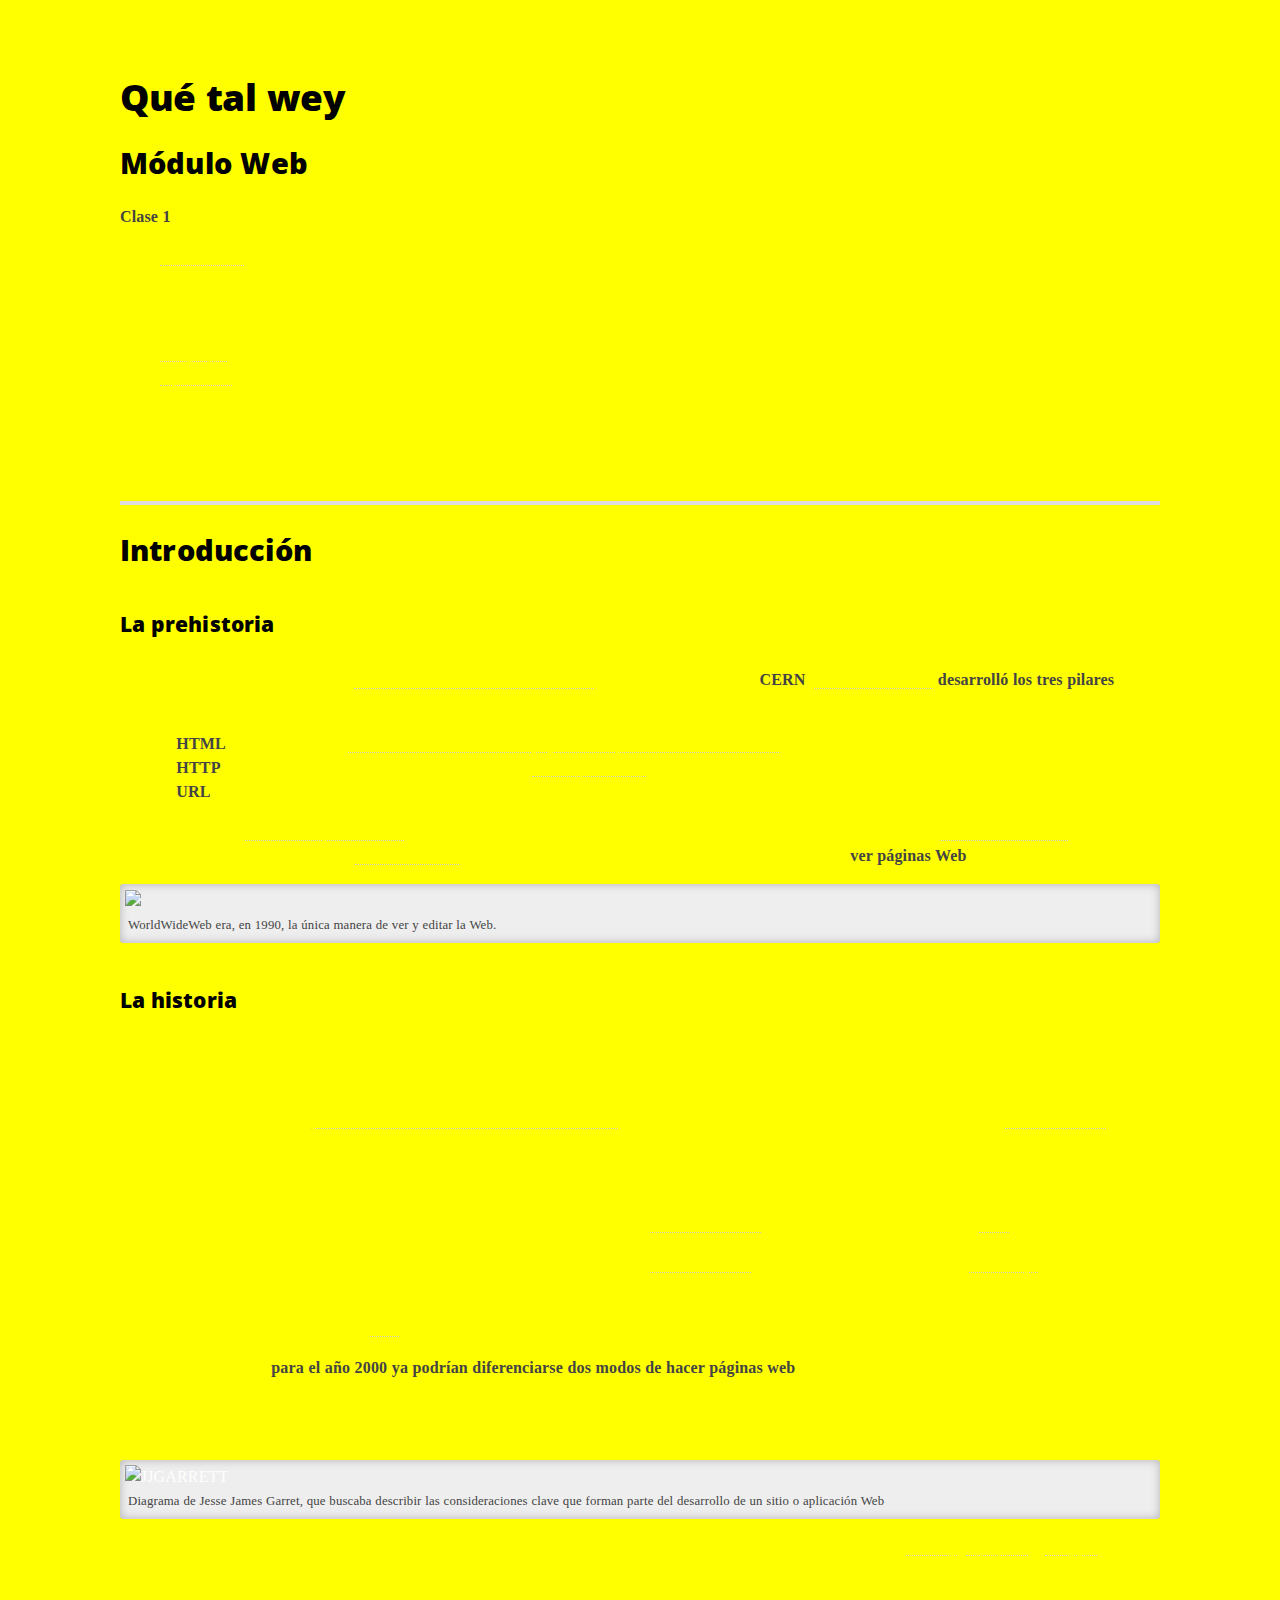
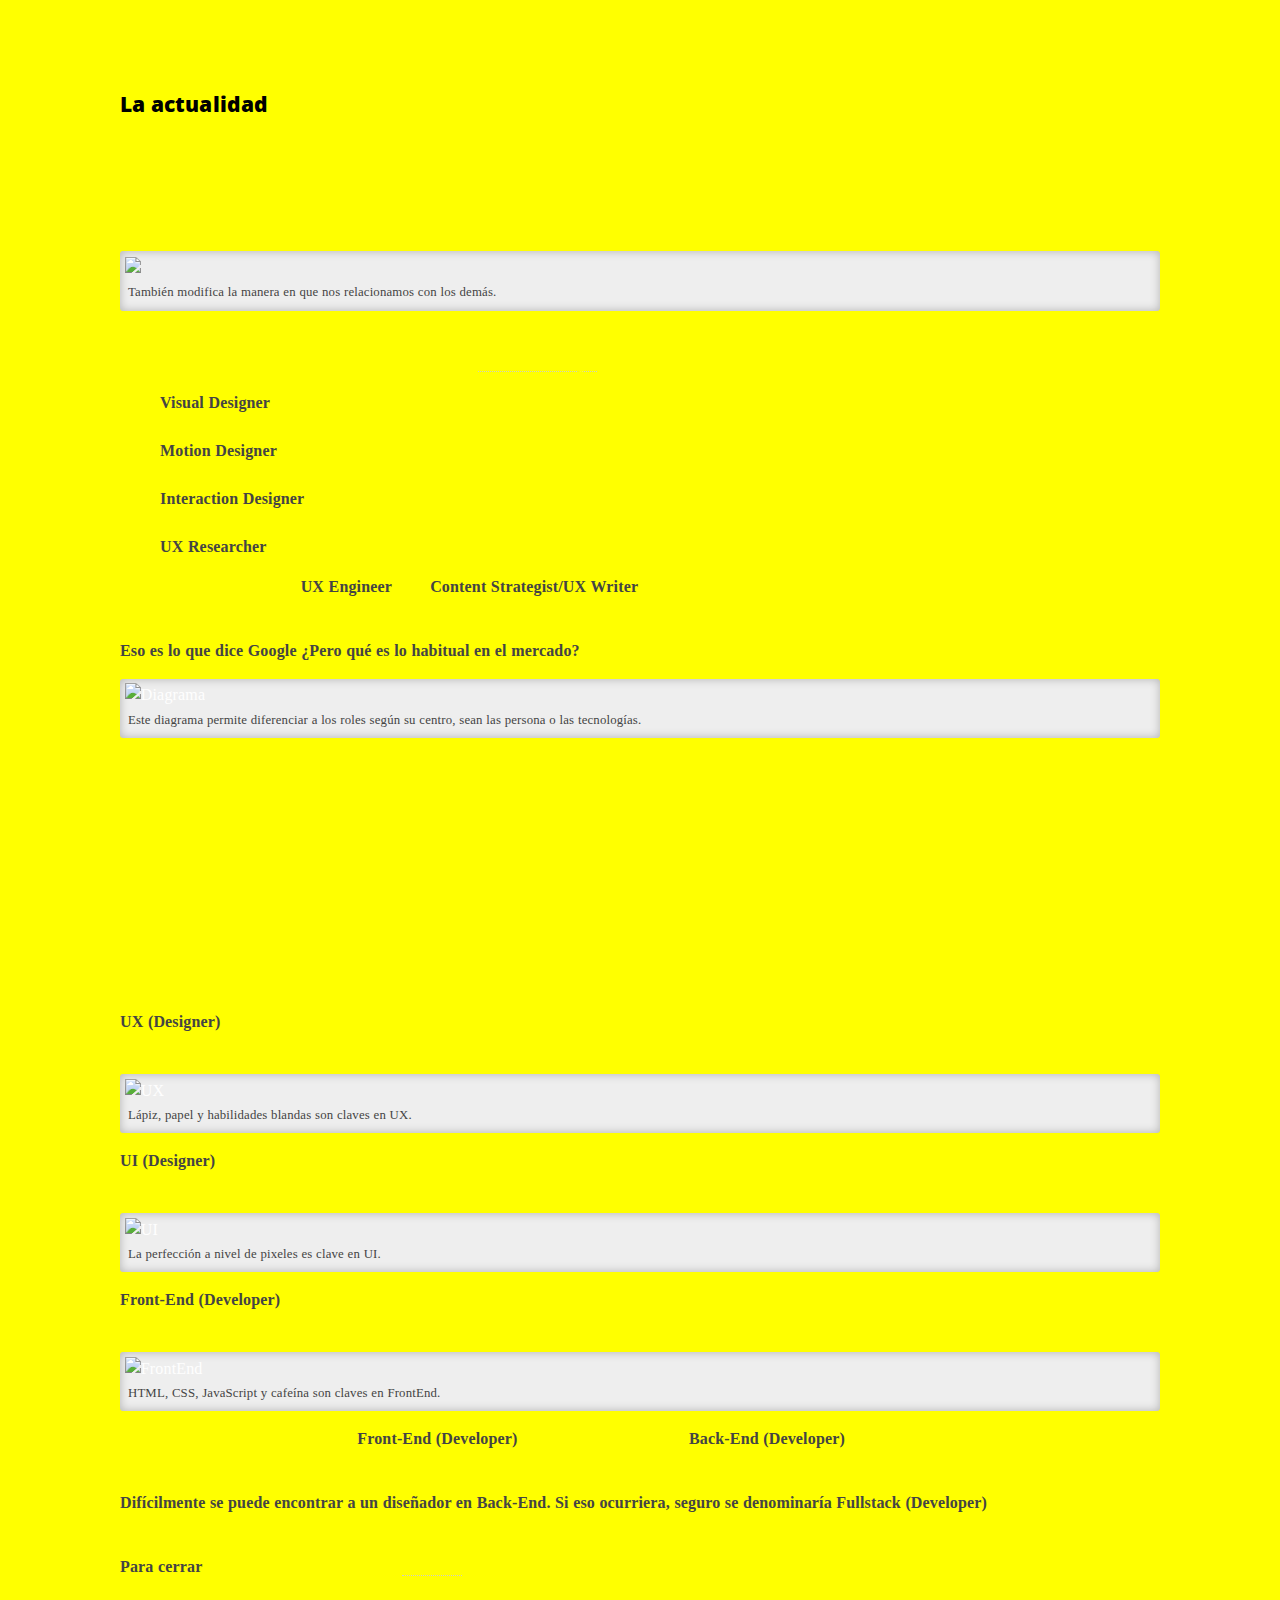
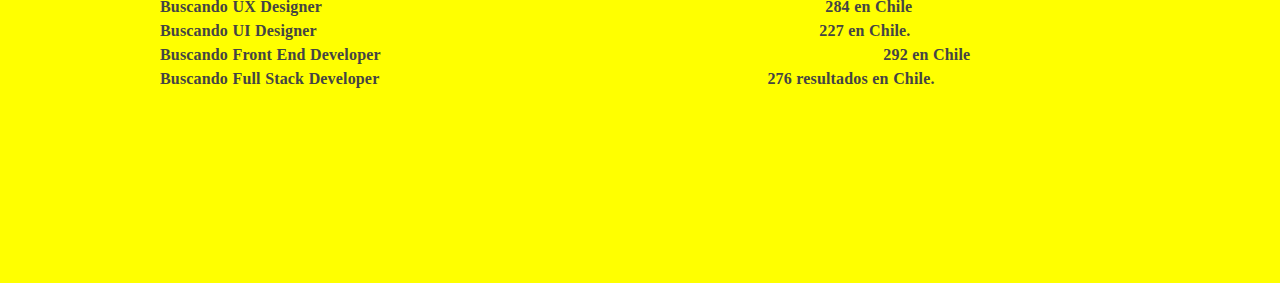
==== index.html @ 622b0894 "de" ====
<!DOCTYPE html>
<html lang="es">
<head>
<meta charset="utf-8">
<meta name="viewport" content="width=device-width, initial-scale=1, shrink-to-fit=no">
<title>Hola** | Módulo Web</title>
<link href="https://fonts.googleapis.com/css?family=Open+Sans:800" rel="stylesheet">
<link href="https://fonts.googleapis.com/css?family=PT+Serif:400,700" rel="stylesheet">
<link href="https://fonts.googleapis.com/css?family=Source+Code+Pro:300,500" rel="stylesheet">
<link href="estilo.css" rel="stylesheet" >
</head>
<body>
<div class="contenedor">
<h1>Qué tal wey</h1>
<h2>Módulo Web</h2>
<p><strong>Clase 1</strong>: Martes  de septiembre, 2017</p>
<ul>
  <li><a href="index.html">Introducción</a>
    <ul>
      <li>La prehistoria</li>
      <li>La historia</li>
      <li>La actualidad</li>
    </ul>
  </li>
  <li><a href="lenguajes.html">Lenguajes</a></li>
  <li><a href="aplicacion.html">Aplicación</a></li>
</ul>
<hr />
<h2 id="main">Introducción</h2>
<h4>La prehistoria</h4>
<p>En 1989, trabajando por una mejor <a href="https://www.w3.org/History/1989/proposal.html">manera de intercambiar información</a> entre investigadores del <abbr title="Conseil Européen pour la Recherche Nucléaire">CERN</abbr>, <strong><a href="https://es.wikipedia.org/wiki/Tim_Berners-Lee">Tim Berners-Lee</a> desarrolló los tres pilares</strong> sobre los que se levanta, hasta hoy en día, la Web: </p>
<ul>
<li>el <strong><abbr title="HyperText Markup Language">HTML</abbr></strong>, un lenguaje para <a href="https://developer.mozilla.org/es/docs/Web/HTML">describir el contenido de la página web, pero no su funcionalidad</a>;</li>
<li>el <strong><abbr title="HyperText Transfer Protocol">HTTP</abrr></strong>, un protocolo para regular las relaciones entre <a href="https://es.wikipedia.org/wiki/Cliente-servidor">cliente y servidor</a>; y</li>
<li>la <strong><abbr title="Uniform Resource Locator">URL</abbr></strong>, una referencia para un recurso que puede corresponder a un archivo en un servidor.</li>
</ul>
<p>En marzo de 2017 <a href="https://webfoundation.org/2017/03/web-turns-28-letter/">la Web cumplió 28 años</a>, pero la ambición por llegar a todo lo ancho del mundo es un año menor. Fue en <a href="https://www.w3.org/History.html">noviembre de 1990</a> cuando el mismo Tim Berners-Lee desarrolló <a href="https://www.w3.org/People/Berners-Lee/WorldWideWeb.html">WorldWideWeb</a>, el primer navegador Web, el primer sofware que permitía <strong>ver páginas Web</strong>.</p>

<figure>
<img src="https://www.w3.org/History/1994/WWW/Journals/CACM/screensnap2_24c.gif">
<figcaption>WorldWideWeb era, en 1990, la única manera de ver y editar la Web.</figcaption>
</figure>

<h4>La historia</h4>

<p>En 1992, aprovechando el millón de computadoras ya conectadas a Internet, Word Wide Web (con las palabras separadas y abreviada como WWW) comenzó a ser el nombre de una red informática mundial.</p>

<p>Luego, en 1994 se realizó la <a href="http://www94.web.cern.ch/WWW94/">primera conferencia internacional de la WWW</a>. En 1995 la WWW fue uno de los temas principales en la <a href="https://es.wikipedia.org/wiki/G-7">Cumbre del G7</a>. Y en 1996 ya eran 10 millones de computadoras conectadas a Internet.</p>

<p>Con esta potente partida, distintos programadores dislumbraron la necesidad de sumar funcionalidades a lo que era simplemente descripción:</p>
<p></p>
<ul>
<li>hubo esfuerzos por crear lenguajes que permitieran ejecutar funciones del <a href="https://es.wikipedia.org/wiki/Script_del_lado_del_servidor">lado del servidor</a>, dando origen a lenguajes como <a href="http://php.net/manual/es/">PHP</a>; y</p></li>
<li>hubo esfuerzos por crear lenguajes que permitieran ejecutar funciones del <a href="https://es.wikipedia.org/wiki/Lado_del_cliente">lado del cliente</a>, dando origen a lenguajes como <a href="https://developer.mozilla.org/es/docs/Web/JavaScript">JavaScript</a>.</li>
</ul>

<p>En paralelo al desarrollo de funciones, también se proponían modos de mejorar la presentación de las páginas web sin sobrecargar el HTML. La propuesta que se convirtió en estándar fue la de <a href="https://developer.mozilla.org/es/docs/Web/CSS">CSS</a> (Cascading Stylesheets), un lenguaje descriptivo permite controlar estilo y formato de las páginas web.</p>

<p>Con estas tecnologías, <strong>para el año 2000 ya podrían diferenciarse dos modos de hacer páginas web</strong>:</p>

<ul>
  <li>orientadas a la información, con sitios web como sistema de hipertexto; y</li>
  <li>orientadas a las tareas, con aplicaciones web como interfaz de software.</li>
</ul>

<figure>
<img src="https://i.pinimg.com/originals/b3/66/ce/b366cec6b0658bbb7baa329aec69906e.jpg" alt="JJGARRETT" />
<figcaption>Diagrama de Jesse James Garret, que buscaba describir las consideraciones clave que forman parte del desarrollo
de un sitio o aplicación Web</figcaption>
</figure>

<p>Es poco probable que ustedes hayan perdido tiempo cargando algún sitio web hecho en Flash. Es muy probable es que <a href="https://es.wikipedia.org/wiki/Fotolog.com">Fotolog</a>, <a href="https://es.wikipedia.org/wiki/Myspace">MySpace</a> y <a href="https://es.wikipedia.org/wiki/Blogger">Blogger</a> suenen a historias de papás, tíos o hermanos mayores.</p>

<p>Por sus edades, están más cerca de recordar sus primeras aplicaciones móviles para smartphones y tablets. Aplicaciones que permiten, hasta hoy en día, hacer publicaciones tan breves como un clic en “me gusta”, mientras te vas enterando de los estados de tus amigos.</p>

<h4>La actualidad</h4>

<p>Las aplicaciones móviles han modificado la manera en que nos relacionamos con los sitios y aplicaciones web. Con esto, la producción web debe:</p>

<ul>
<li>responder o adaptarse a la visualización en dispositivos móviles.</li>
<li>responder o adaptarse a la interacción descuidada, pero efectiva.</li>
</ul>

<figure>
<img src="http://i.huffpost.com/gen/1758465/images/o-MOM-TEXTING-facebook.jpg">
<figcaption>También modifica la manera en que nos relacionamos con los demás.</figcaption>
</figure>

<p>En la actualidad, nuevos los procesos de producción para web exigen roles muy distintos del "webmaster", o de un "programador". Para caracterizar estos roles podemos apoyarnos en las carreras en el área de <a href="https://careers.google.com/fields-of-work/design/">Diseño en Google</a> (traducción literal):</p>

<ul>
<li><strong>Visual Designer</strong>. Trabaja (Weave) con iconografía, tipografía, color, espacio y textura para ayudar a nuestros usuarios a navegar con éxito por nuestros productos.</li>
<li><strong>Motion Designer</strong>. Utiliza el diseño audiovisual para ayudar a contar la historia de un producto, guiar a nuestros usuarios, mejorar la usabilidad y hacer que las experiencias de nuestros usuarios sean adaptables y divertidas.</li>
<li><strong>Interaction Designer</strong>. Transforma las tareas complejas en diseños intuitivos, accesibles y fáciles de usar para todos, desde usuarios principiantes hasta expertos.</li>
<li><strong>UX Researcher</strong>. Investiga y comprende el modo en que las experiencias de los usuarios se hacen intuitivas, accesibles y mágicas.</li>
</ul>

<p>En la lista no incluyo a los <strong>UX Engineer</strong> ni al <strong>Content Strategist/UX Writer</strong>, porque no están relacionados, directamente, con los procesos de producción para web en los que participan, habitualmente, los diseñadores. </p>

<p><strong>Eso es lo que dice Google ¿Pero qué es lo habitual en el mercado?</strong></p>

<figure>
<img src="https://benmelbourne.files.wordpress.com/2011/11/ux-vs-ui-dev-skills-expanded.png" alt="Diagrama" />
<figcaption>Este diagrama permite diferenciar a los roles según su centro, sean las persona o las tecnologías.</figcaption>
</figure>

<p>En la izquierda del diagrama tenemos a quienes aportan a los procesos de producción cerca de las personas. Mientras que a la derecha tenemos a quienes aportan desde "la matrix".</p>

<p>Ahora bien, este diagrama presenta algunos nombres que no son los más comunes en el mercado nacional. Los ajustes al "chileno" para los rolres que cumplen los diseñadores en procesos de producción web, serían los siguientes:</p>

<ul>
<li>User Experience Designer &rarr; El UX</li>
<li>Graphic Designer &rarr; El UI</li>
<li>UI Developer &rarr; El Front</li>
</ul>

<p>Veamos, brévemente, qué implica cada rol:</p>

<p><strong>UX (Designer)</strong>. En este rol, el diseñador debe centrarse en los usuarios al momento de escuchar, crear y validar. Su trabajo comienza en el reconocimiento de contextos y tareas, para la definición de flujos de interacción y arquitectura de información.</p>
<figure>
<img src="http://www.uxpamagazine.org/wp-content/uploads/2013/03/13-1-khoury3.jpg" alt="UX" />
<figcaption>Lápiz, papel y habilidades blandas son claves en UX.</figcaption>
</figure>

<p><strong>UI (Designer)</strong>. En este rol, el diseñador aprovecha sus herramientas de comunicación visual, mediante la definición y distribución de elementos en pantalla. Ellos se encargan de darle una forma bien definida a lo que determina el UX.</p>

<figure>
<img src="https://design4users.com/wp-content/uploads/2016/01/Tubik-Studio-UI-design-Saily-app.jpg" alt="UI" />
<figcaption>La perfección a nivel de pixeles es clave en UI.</figcaption>
</figure>

<p><strong>Front-End (Developer)</strong>. En este rol encontramos al diseñador que sabe, y le gusta, escribir en código, sin ser programador. Ellos se encargan de implementar lo que determine el UI.</p>

<figure>
<img src="https://cdn-images-1.medium.com/max/1920/1*RNkyx-Zq7w61eR74nMYgnA.jpeg" alt="FrontEnd" />
<figcaption>HTML, CSS, JavaScript y cafeína son claves en FrontEnd.</figcaption>
</figure>

<p>En los proyectos más complejos, el <strong>Front-End (Developer)</strong> trabaja apoyándose en el <strong>Back-End (Developer)</strong>, este último es el que se encarga de lo que va por detrás de lo que ve el usuario. Presentado en analogía, un Front-End Gepetto deja a Pinocho listo para que un Back-End Hada Madrina le de vida. </p>

<p><strong>Difícilmente se puede encontrar a un diseñador en Back-End. Si eso ocurriera, seguro se denominaría Fullstack (Developer)</strong>, toda vez que le son familiares las facetas del Front-End y del Back-End, además de los diferentes sistemas operativos y componentes que quedan en medio de esas fronteras.</p>

<p><strong>Para cerrar</strong>, si hacemos una búsqueda en <a href="https://cl.linkedin.com/">LinkedIn</a> respecto de estos roles, obtenemos lo siguiente:</p>

<ul>
<li><strong>Buscando UX Designer</strong>, pueden obtener aproximadamente 120.000 resultados a nivel mundial, con <strong>284 en Chile</strong></li>
<li><strong>Buscando UI Designer</strong>, pueden obtener aproximadamente 110.000 resultados a nivel mundial, con <strong>227 en Chile.</strong></li>
<li><strong>Buscando Front End Developer</strong>, pueden obtener aproximadamente 115.000 resultados a nivel mundial, con <strong>292 en Chile</strong>.</li>
<li><strong>Buscando Full Stack Developer</strong>, pueden obtener aproximadamente 75.000 resultados, con <strong>276 resultados en Chile.</strong></li>
</ul>

<p>Un dato “curioso”: La mayoría de los resultados en Chile están vinculados en un primer o segundo grado. Es un círculo relativamente pequeño, donde la mayoría se conoce, en una rotación entre trabajos con contratos cortos, siendo asesores o siendo capturados por empresas (competiendo entre ellas por obtener un recurso escaso, con alta demanda).</p>

</div>
</body>
</html>
---- estilo.css ----
body{
  line-height: 1.5;
  font-size: 100%;
  /*font-family: 'PT Serif', serif;*/
  font-family: '', serif;
 font-weight:400;
  color:#ff0;
  background: #ff0;
  background-image: url(https://i.makeagif.com/media/8-22-2013/n39e8Q.gif);
background-size: 100%;
background-attachment: fixed;
}

a{color:#ff0; text-decoration: none; border-bottom:1px dotted #ccc;}

a:hover{color:#ff0; border-bottom:1px dotted #ff0;}

:hover{transition: 0.5s ease all;}

abbr{text-decoration: none; cursor: help;}

.contenedor{
  font-size:1em;
  padding:2em 7em 5em 7em;
  letter-spacing:0.01em;
  word-spacing:0.02em;
}

@media all and (orientation: portrait) {
.contenedor{padding:2em;}
}

.contenedor img{width: 100%; height:auto;}
strong,b,abbr{font-weight: 700; color:#444}
h1,h2,h3,h4,h5,h6{font-weight: 800; font-family: 'Open Sans', sans-serif; color:#000;}
p,h6{font-size:1em; line-height: 1.5; margin-top:1em;}
h5{font-size:1.2em; line-height: 1.8; margin-top:1em;}
h4{font-size:1.3em; line-height: 1.5; margin-top:2em;}
h3{font-size:1.5em; line-height: 1.3; margin-top:1em;}
h2{font-size:1.8em; line-height: 1.2; margin-top:1em;}
h1{font-size:2.3em; line-height: 1.1; letter-spacing: -0.01em; margin-top:1em;
background-color: #ff0;}

hr{border:2px solid #ddd; margin-top:7em;}

figure{
  margin:0;
  padding:0.3em;
  background:#eee;
  box-shadow: inset 0 0 0.6em rgba(0,0,0,0.25);
  color:#fefefe;
  border-radius:3px;
}

figure figcaption{padding:0.25em; font-size:80%; color:#444;}

code{font-family: 'Source Code Pro', monospace; font-weight: 500; font-size:1.05em;}

code span{color:#000;}

pre code{font-weight: 300; background:#333; color: #fff; padding:0.2em 0.4em; border-radius: 4px; font-size:0.95em;}

pre code span{color:#ff9;}

button{font-size:1em;}
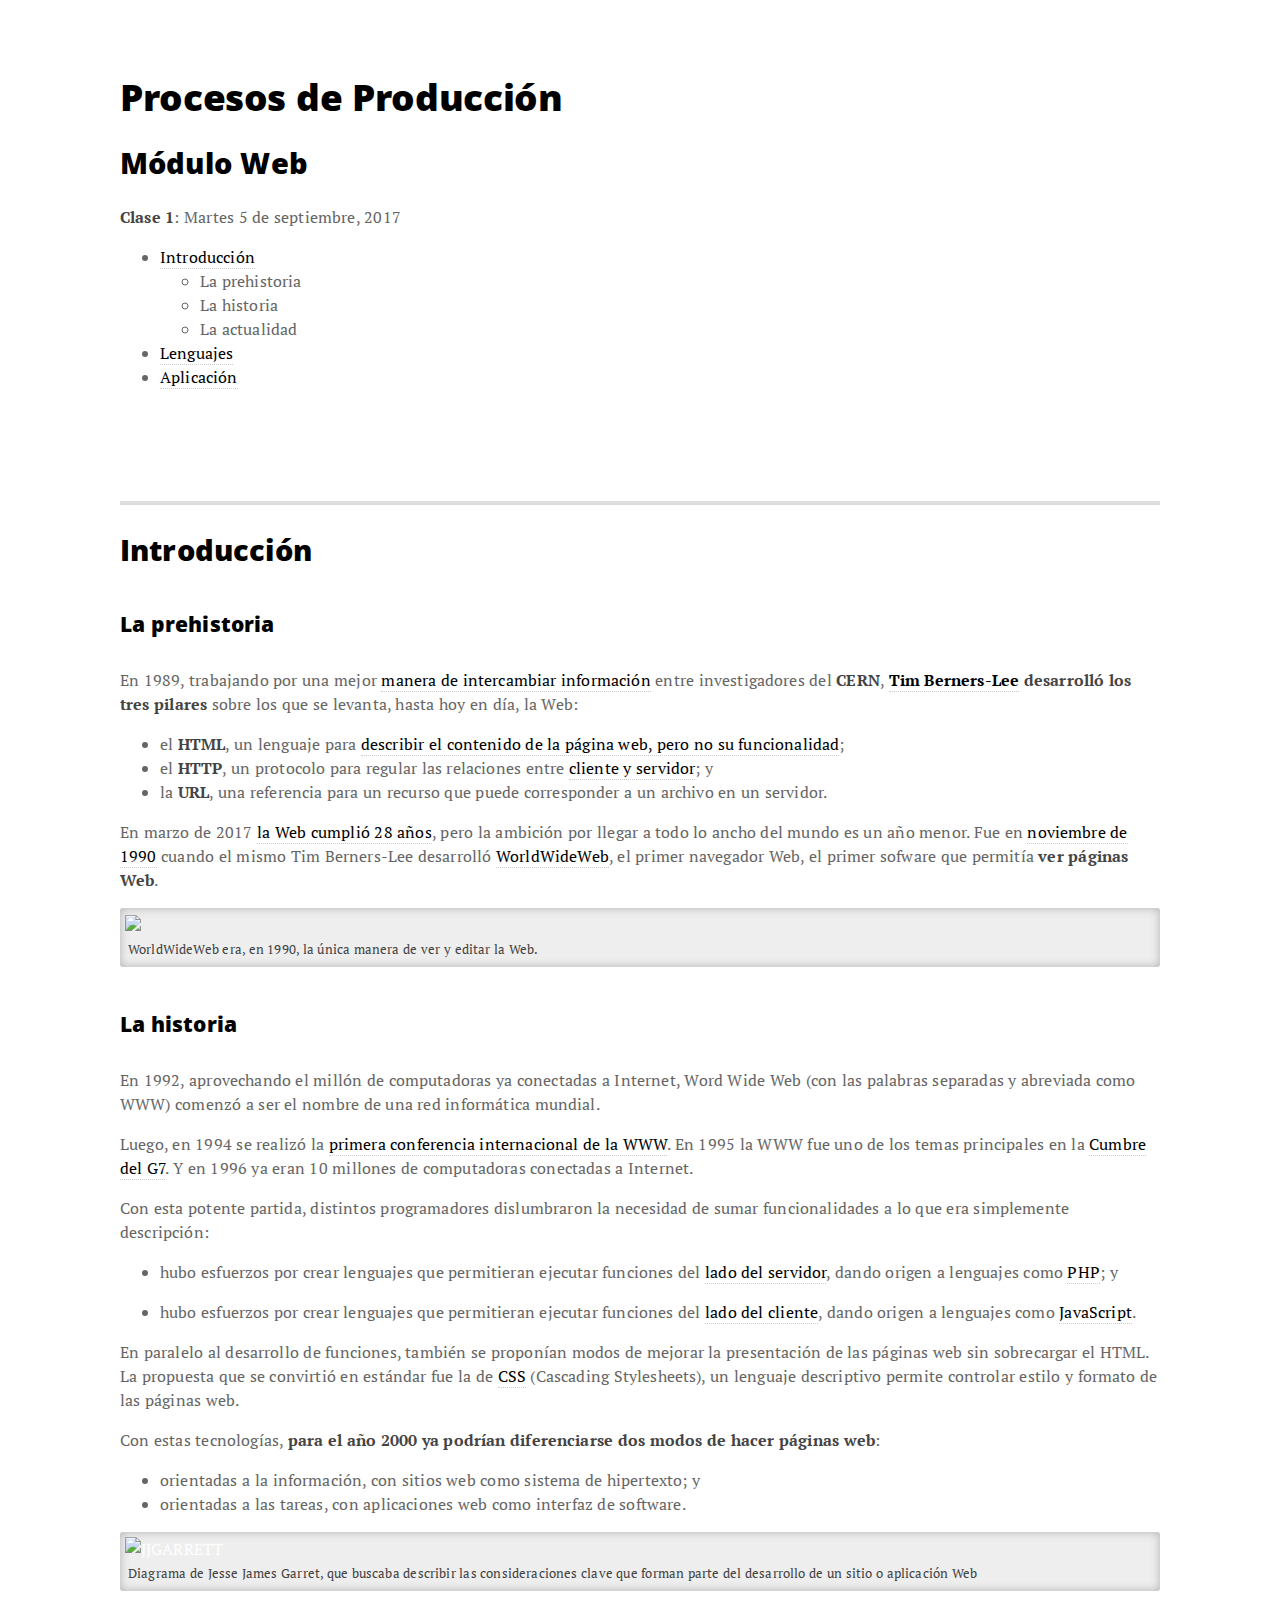
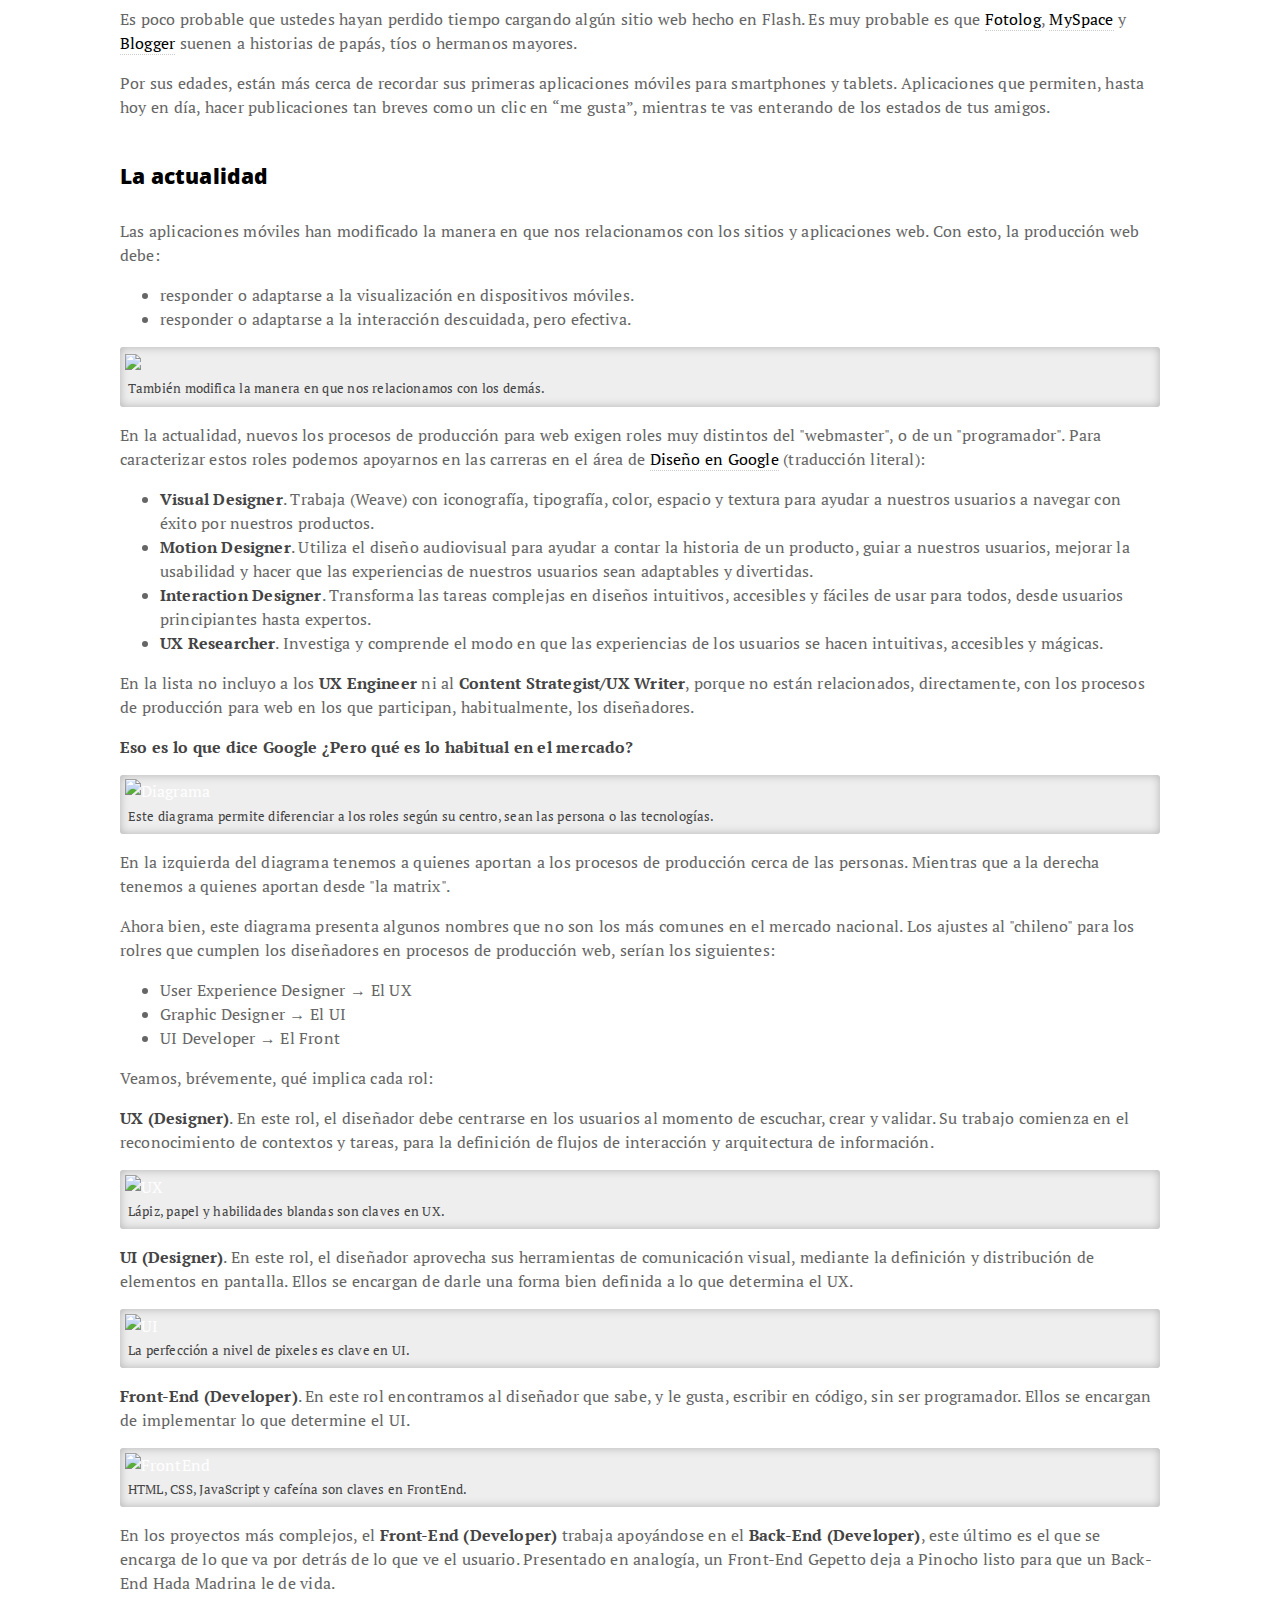
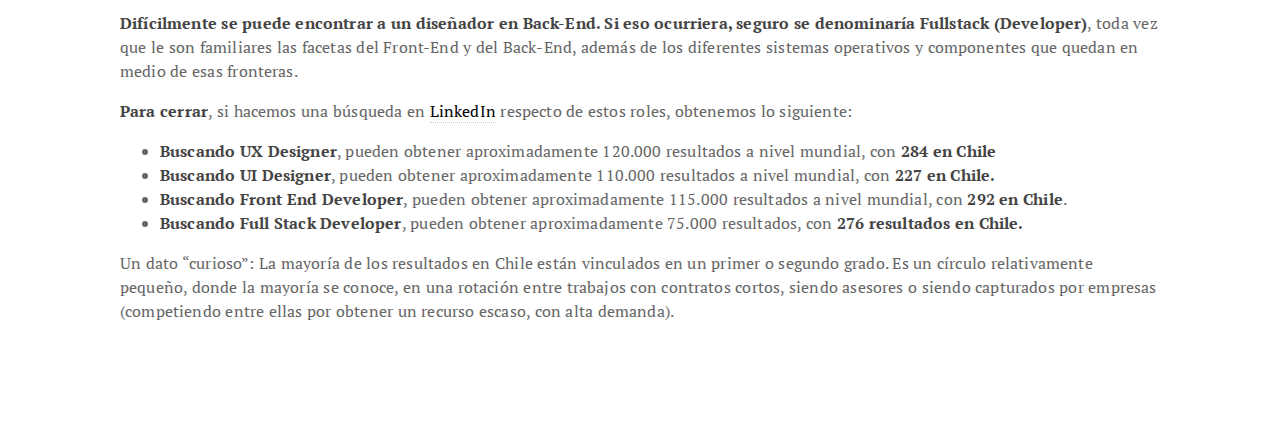
==== commit 204bdc72: "Inicio" ====
--- a/index.html
+++ b/index.html
@@ -3,7 +3,7 @@
 <head>
 <meta charset="utf-8">
 <meta name="viewport" content="width=device-width, initial-scale=1, shrink-to-fit=no">
-<title>Hola** | Módulo Web</title>
+<title>Procesos de Producción | Módulo Web</title>
 <link href="https://fonts.googleapis.com/css?family=Open+Sans:800" rel="stylesheet">
 <link href="https://fonts.googleapis.com/css?family=PT+Serif:400,700" rel="stylesheet">
 <link href="https://fonts.googleapis.com/css?family=Source+Code+Pro:300,500" rel="stylesheet">
@@ -11,9 +11,9 @@
 </head>
 <body>
 <div class="contenedor">
-<h1>Qué tal wey</h1>
+<h1>Procesos de Producción</h1>
 <h2>Módulo Web</h2>
-<p><strong>Clase 1</strong>: Martes  de septiembre, 2017</p>
+<p><strong>Clase 1</strong>: Martes 5 de septiembre, 2017</p>
 <ul>
   <li><a href="index.html">Introducción</a>
     <ul>
--- a/estilo.css
+++ b/estilo.css
@@ -1,19 +1,14 @@
 body{
   line-height: 1.5;
   font-size: 100%;
-  /*font-family: 'PT Serif', serif;*/
-  font-family: '', serif;
- font-weight:400;
-  color:#ff0;
-  background: #ff0;
-  background-image: url(https://i.makeagif.com/media/8-22-2013/n39e8Q.gif);
-background-size: 100%;
-background-attachment: fixed;
+  font-family: 'PT Serif', serif;
+  font-weight:400;
+  color:#666;
 }
 
-a{color:#ff0; text-decoration: none; border-bottom:1px dotted #ccc;}
+a{color:#000; text-decoration: none; border-bottom:1px dotted #ccc;}
 
-a:hover{color:#ff0; border-bottom:1px dotted #ff0;}
+a:hover{color:#f00; border-bottom:1px dotted #f00;}
 
 :hover{transition: 0.5s ease all;}
 
@@ -38,8 +33,7 @@
 h4{font-size:1.3em; line-height: 1.5; margin-top:2em;}
 h3{font-size:1.5em; line-height: 1.3; margin-top:1em;}
 h2{font-size:1.8em; line-height: 1.2; margin-top:1em;}
-h1{font-size:2.3em; line-height: 1.1; letter-spacing: -0.01em; margin-top:1em;
-background-color: #ff0;}
+h1{font-size:2.3em; line-height: 1.1; letter-spacing: -0.01em; margin-top:1em;}
 
 hr{border:2px solid #ddd; margin-top:7em;}
 
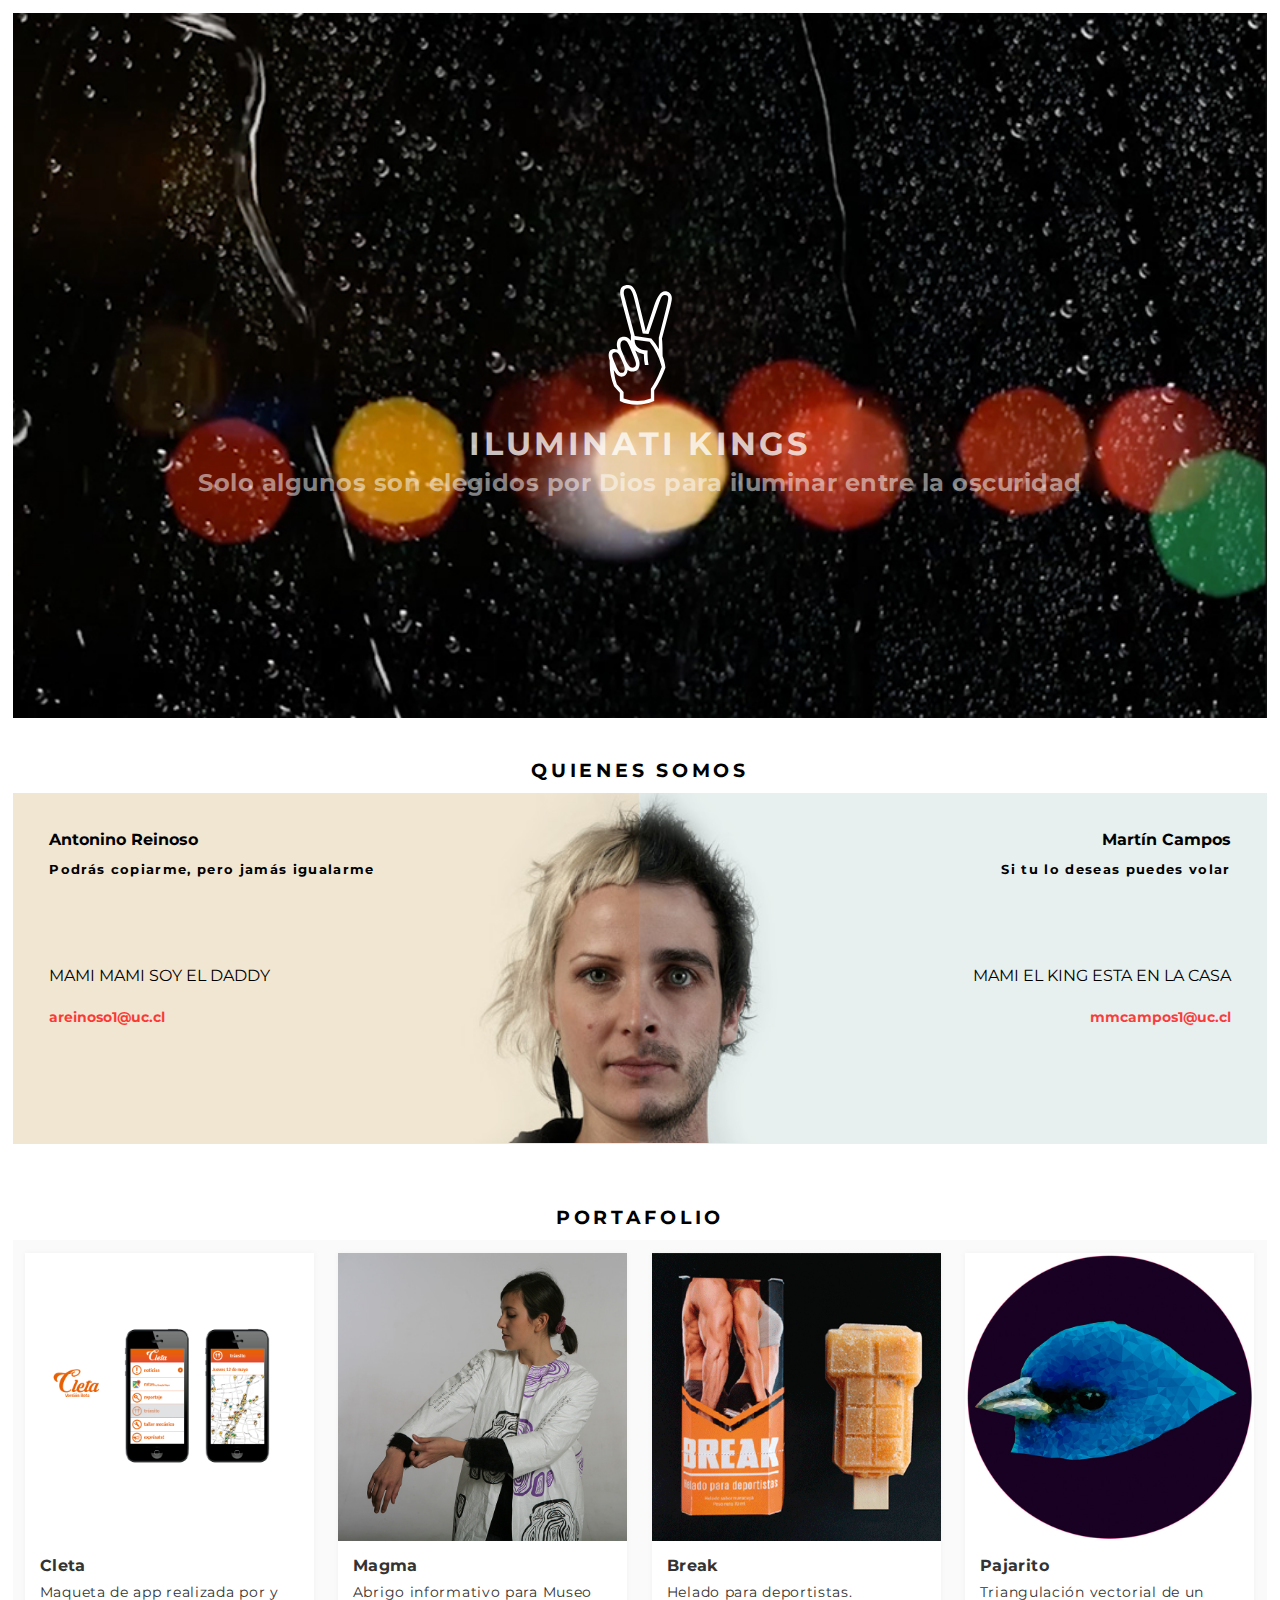
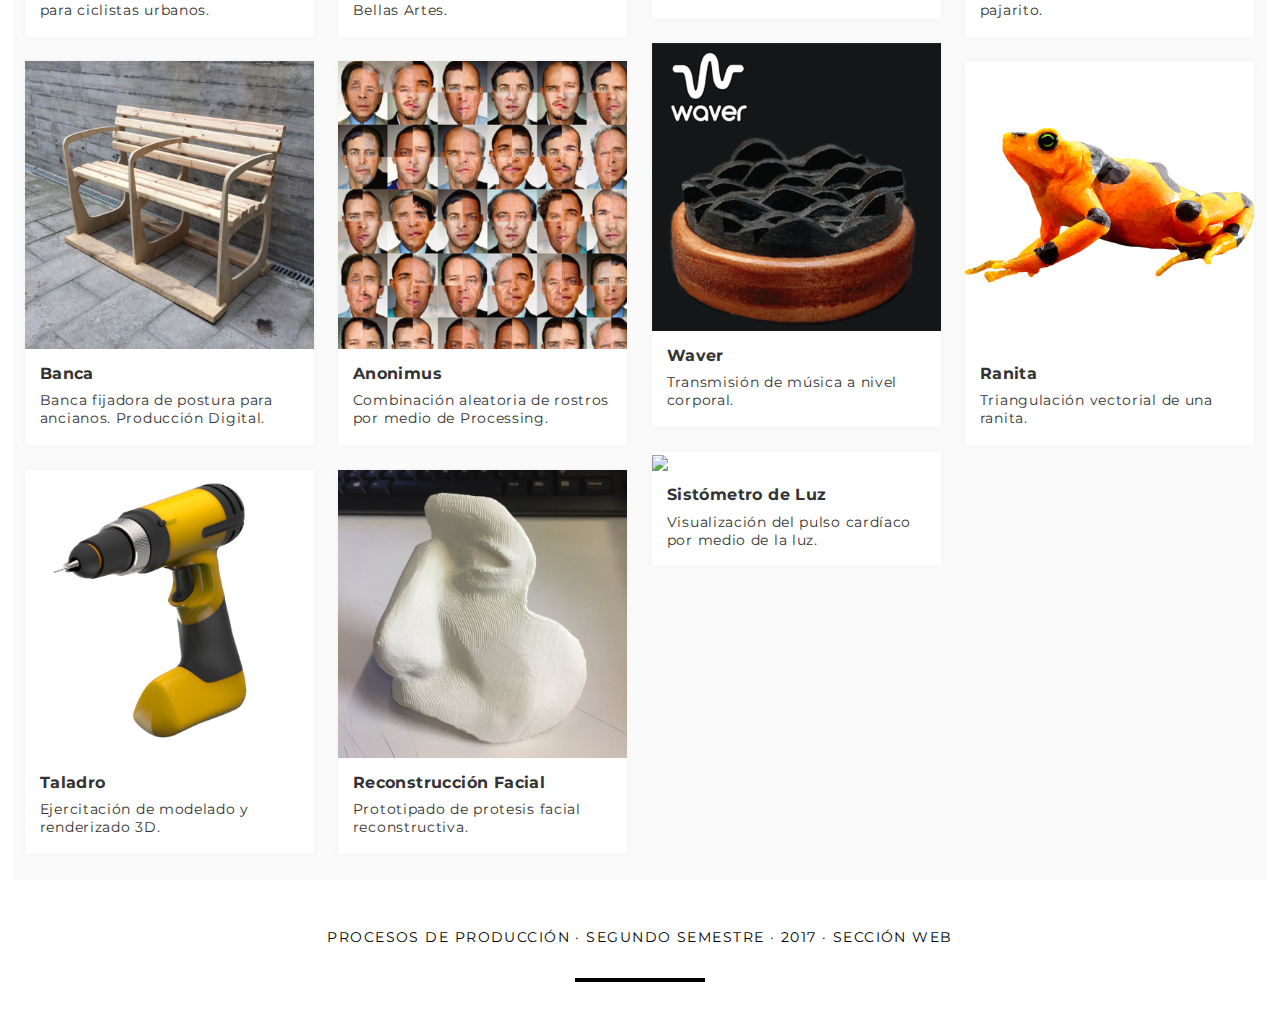
==== commit 8819396f: "Lo nuevito" ====
--- a/index.html
+++ b/index.html
@@ -1,157 +1,169 @@
-<!DOCTYPE html>
+<!DOCTYPE HTML>
 <html lang="es">
 <head>
 <meta charset="utf-8">
+<meta http-equiv="X-UA-Compatible" content="IE=edge,chrome=1">
 <meta name="viewport" content="width=device-width, initial-scale=1, shrink-to-fit=no">
-<title>Procesos de Producción | Módulo Web</title>
-<link href="https://fonts.googleapis.com/css?family=Open+Sans:800" rel="stylesheet">
-<link href="https://fonts.googleapis.com/css?family=PT+Serif:400,700" rel="stylesheet">
-<link href="https://fonts.googleapis.com/css?family=Source+Code+Pro:300,500" rel="stylesheet">
-<link href="estilo.css" rel="stylesheet" >
+<meta name="title" content="ILUMINATI KINGS">
+<title>ILUMINATI KINGS</title>
+<!-- Search Engine -->
+<meta name="description" content="Solo algunos son elegidos por Dios para iluminar entre la oscuridad">
+<meta name="image" content="cambiar por una URL, debes deben la imagen en línea">
+<!-- Schema.org for Google -->
+<meta itemprop="name" content="Iluminati Kings">
+<meta itemprop="description" content="Solo algunos son elegidos por Dios para iluminar entre la oscuridad">
+<meta itemprop="image" content="cambiar por una URL, deben poner la imagen en línea">
+<!-- Twitter -->
+<meta name="twitter:card" content="summary">
+<meta name="twitter:title" content="Iluminati Kings">
+<meta name="twitter:description" content="Solo algunos son elegidos por Dios para iluminar entre la oscuridad">
+<!-- Open Graph general (Facebook, Pinterest & Google+) -->
+<meta name="og:title" content="Iluminati Kings">
+<meta name="og:description" content="Solo algunos son elegidos por Dios para iluminar entre la oscuridad">
+<meta name="og:image" content="cambiar">
+<meta name="og:url" content="cambiar">
+<meta name="og:site_name" content="cambiar">
+<meta name="og:locale" content="es_CL">
+<meta name="og:type" content="website">
+<!--ahora vinculamos los estilos-->
+<link rel="stylesheet" href="http://fonts.googleapis.com/css?family=Montserrat:400,700" type="text/css">
+<link rel="stylesheet" href="estilo.css" type="text/css">
 </head>
 <body>
-<div class="contenedor">
-<h1>Procesos de Producción</h1>
-<h2>Módulo Web</h2>
-<p><strong>Clase 1</strong>: Martes 5 de septiembre, 2017</p>
-<ul>
-  <li><a href="index.html">Introducción</a>
-    <ul>
-      <li>La prehistoria</li>
-      <li>La historia</li>
-      <li>La actualidad</li>
-    </ul>
-  </li>
-  <li><a href="lenguajes.html">Lenguajes</a></li>
-  <li><a href="aplicacion.html">Aplicación</a></li>
-</ul>
-<hr />
-<h2 id="main">Introducción</h2>
-<h4>La prehistoria</h4>
-<p>En 1989, trabajando por una mejor <a href="https://www.w3.org/History/1989/proposal.html">manera de intercambiar información</a> entre investigadores del <abbr title="Conseil Européen pour la Recherche Nucléaire">CERN</abbr>, <strong><a href="https://es.wikipedia.org/wiki/Tim_Berners-Lee">Tim Berners-Lee</a> desarrolló los tres pilares</strong> sobre los que se levanta, hasta hoy en día, la Web: </p>
-<ul>
-<li>el <strong><abbr title="HyperText Markup Language">HTML</abbr></strong>, un lenguaje para <a href="https://developer.mozilla.org/es/docs/Web/HTML">describir el contenido de la página web, pero no su funcionalidad</a>;</li>
-<li>el <strong><abbr title="HyperText Transfer Protocol">HTTP</abrr></strong>, un protocolo para regular las relaciones entre <a href="https://es.wikipedia.org/wiki/Cliente-servidor">cliente y servidor</a>; y</li>
-<li>la <strong><abbr title="Uniform Resource Locator">URL</abbr></strong>, una referencia para un recurso que puede corresponder a un archivo en un servidor.</li>
-</ul>
-<p>En marzo de 2017 <a href="https://webfoundation.org/2017/03/web-turns-28-letter/">la Web cumplió 28 años</a>, pero la ambición por llegar a todo lo ancho del mundo es un año menor. Fue en <a href="https://www.w3.org/History.html">noviembre de 1990</a> cuando el mismo Tim Berners-Lee desarrolló <a href="https://www.w3.org/People/Berners-Lee/WorldWideWeb.html">WorldWideWeb</a>, el primer navegador Web, el primer sofware que permitía <strong>ver páginas Web</strong>.</p>
+<div id="contenido">
+<header>
 
-<figure>
-<img src="https://www.w3.org/History/1994/WWW/Journals/CACM/screensnap2_24c.gif">
-<figcaption>WorldWideWeb era, en 1990, la única manera de ver y editar la Web.</figcaption>
-</figure>
+	<svg version="1.1" id="mano" xmlns="http://www.w3.org/2000/svg" xmlns:xlink="http://www.w3.org/1999/xlink" x="0px" y="0px"
+		 width="150px" height="200px" viewBox="0 0 150 200" enable-background="new 0 0 150 200" xml:space="preserve">
+	<g>
+		<path fill="#FFFFFF" d="M93.585,160.394v14.222c-8.436,3.336-16.02,5.004-22.755,5.004c-8.5,0-16.183-1.668-23.048-5.004v-10.986
+			c-2.29-2.484-4.874-5.394-7.75-8.729c-3.858-9.349-5.786-19.157-5.786-29.424v-4.708c-0.916-2.747-1.372-4.967-1.372-6.668
+			c0-3.007,0.638-5.249,1.913-6.72c1.275-1.471,3.155-2.206,5.638-2.206c0.916,0,2.42,0.293,4.511,0.882
+			c-0.782-2.747-1.175-4.871-1.175-6.375c0-3.596,0.864-6.279,2.599-8.043c1.731-1.764,4.3-2.646,7.699-2.646
+			c3.006,0,5.853,1.798,8.533,5.39c-0.063-1.656-0.097-2.982-0.097-3.976c0-0.861,0.009-1.952,0.037-3.278L51.496,45.835
+			c-2.215-8.173-3.321-13.403-3.321-15.694c0-3.466,0.913-6.046,2.737-7.747c1.828-1.701,4.539-2.55,8.128-2.55
+			c5.614,0,9.79,5.723,12.534,17.162l10.865,44.628l11.104-33.838c4.257-12.947,9.041-19.419,14.346-19.419
+			c2.553,0,4.732,0.885,6.533,2.65c1.801,1.768,2.704,3.928,2.704,6.479c0,2.683-1.115,8.212-3.335,16.588l-9.808,37.4
+			c0.523,4.566,0.786,11.026,0.786,19.38l0.097,4.206c2.055,5.626,3.278,10.66,3.677,15.104
+			C105.327,139.536,100.341,149.606,93.585,160.394z M51.115,122.044l-2.55-5.886c-1.831-4.315-3.988-6.472-6.472-6.472
+			c-1.438,0-2.535,0.359-3.284,1.079c-0.752,0.719-1.13,1.831-1.13,3.336c0,1.242,0.752,3.662,2.257,7.258l3.726,8.826
+			c1.964,4.644,4.151,6.964,6.572,6.964c1.375,0,2.405-0.426,3.091-1.275c0.686-0.849,1.031-2.091,1.031-3.729
+			C54.354,130.054,53.275,126.688,51.115,122.044z M89.171,158.433c4.774-6.799,9.122-15.235,13.047-25.306
+			c0.327-0.849,0.816-2.061,1.469-3.629c-0.457-1.631-0.783-2.837-0.979-3.62c-2.813-10.893-7.914-21.002-15.301-30.33l-19.912-2.653
+			c0,9.104,5.789,13.95,17.361,14.533c-0.133,2.158-0.196,3.925-0.196,5.297c0,4.185,0.457,8.796,1.372,13.83h-4.804
+			c-0.916-3.988-1.375-8.073-1.375-12.258v-2.061c-4.578-0.916-8.403-2.517-11.473-4.808l3.825,9.418
+			c1.239,3.203,1.861,5.786,1.861,7.747c0,3.596-0.819,6.294-2.451,8.092c-1.635,1.798-4.121,2.698-7.454,2.698
+			c-1.701,0-3.695-0.719-5.982-2.158c-0.393,3.007-1.312,5.264-2.747,6.766c-1.441,1.504-3.369,2.257-5.786,2.257
+			c-3.01,0-5.626-1.831-7.847-5.493l-2.157-3.529c0.849,6.342,1.961,11.866,3.333,16.573c0.196,0.589,0.457,1.408,0.786,2.454
+			l9.022,10.297v8.729c6.605,2.224,12.814,3.336,18.637,3.336c5.753,0,11.672-1.112,17.751-3.336V158.433z M64.926,112.381
+			l-4.043-9.977c-2.299-5.738-4.665-8.608-7.095-8.608c-1.71,0-3.006,0.507-3.892,1.517c-0.888,1.012-1.333,2.529-1.333,4.547
+			c0,2.674,0.789,5.871,2.366,9.587l3.844,9.292c3.284,7.762,6.472,11.642,9.56,11.642c1.641,0,2.874-0.438,3.695-1.32
+			c0.822-0.879,1.233-2.167,1.233-3.865C69.262,123.174,67.815,118.905,64.926,112.381z M78.321,84.577L66.775,37.399
+			c-2.088-8.696-4.795-13.044-8.122-13.044c-1.891,0-3.312,0.489-4.257,1.471c-0.946,0.982-1.417,2.451-1.417,4.415
+			c0,1.112,0.26,2.647,0.783,4.608c0.193,0.786,0.456,1.864,0.782,3.239c0.454,1.895,0.813,3.302,1.073,4.215l12.11,45.707
+			l22.033,3.185c4.118,4.626,7.454,9.451,10.004,14.47V90.191l9.59-37.678c1.976-7.654,2.964-12.69,2.964-15.111
+			c0-1.438-0.362-2.502-1.084-3.188c-0.719-0.686-1.837-1.031-3.345-1.031c-1.837,0-3.266,0.816-4.281,2.451
+			c-1.019,1.635-2.644,5.786-4.874,12.458L86.032,85.363L78.321,84.577z"/>
+	</g>
+	</svg>
 
-<h4>La historia</h4>
+<h1>ILUMINATI KINGS</h1>
+<h2>Solo algunos son elegidos por Dios para iluminar entre la oscuridad</h2>
+</header>
+<video autoplay loop preload="auto" poster="media/video.jpg">
+	<source src="media/video.webm" type="video/webm">
+	<source src="media/video.mp4" type="video/mp4">
+	<p>Tu navegador no soporta el elemento, no sea pavo, actualícese.</p>
+</video>
+<h3>QUIENES SOMOS</h3>
+<div id="somos">
+	<div class="dupla primera">
+		<h4>Antonino Reinoso</h4>
+		<h5>Podrás copiarme, pero jamás igualarme</h5>
+		<p>MAMI MAMI SOY EL DADDY</p>
+		<address><a href="mailto:areinoso1@uc.cl">areinoso1@uc.cl</a></address>
+	</div><!--/dupla primera-->
+	<div class="dupla segunda">
+		<h4>Martín Campos</h4>
+		<h5>Si tu lo deseas puedes volar</h5>
+		<p>MAMI EL KING ESTA EN LA CASA</p>
+		<address><a href="mailto:mmcampos1@uc.cl">mmcampos1@uc.cl</a></address>
+	</div><!--/dupla segunda-->
+	<hr />
+</div><!--/somos-->
+<h3>PORTAFOLIO</h3>
+<div id="portafolio">
+	<div class="item">
+		<figure><img src="media/foto-01.jpg"/></figure>
+	  	<h4>Cleta</h4>
+	  	<p>Maqueta de app realizada por y para ciclistas urbanos.</p>
+	</div><!--/item-->
+	<div class="item">
+		<figure><img src="media/foto-02.jpg"/></figure>
+	  	<h4>Magma</h4>
+	  	<p>Abrigo informativo para Museo Bellas Artes.</p>
+	</div><!--/item-->
+	<div class="item">
+		<figure><img src="media/foto-03.jpg"/></figure>
+	  	<h4>Break</h4>
+	  	<p>Helado para deportistas.</p>
+	</div><!--/item-->
+	<div class="item">
+		<figure><img src="media/foto-04.jpg"/></figure>
+	  	<h4>Pajarito</h4>
+	  	<p>Triangulación vectorial de un pajarito.</p>
+	</div><!--/item-->
+	<div class="item">
+		<figure><img src="media/foto-05.jpg"/></figure>
+	  	<h4>Waver</h4>
+	  	<p>Transmisión de música a nivel corporal.</p>
+	</div><!--/item-->
+	<div class="item">
+		<figure><img src="media/foto-06.jpg"/></figure>
+	  	<h4>Banca</h4>
+	  	<p>Banca fijadora de postura para ancianos. Producción Digital.</p>
+	</div><!--/item-->
+	<div class="item">
+		<figure><img src="media/foto-07.jpg"/></figure>
+	  	<h4>Anonimus</h4>
+	  	<p>Combinación aleatoria de rostros por medio de Processing.</p>
+	</div><!--/item-->
+	<div class="item">
+		<figure><img src="media/foto-08.jpg"/></figure>
+	  	<h4>Ranita</h4>
+	  	<p>Triangulación vectorial de una ranita.</p>
+	</div><!--/item-->
+	<div class="item">
+		<figure><img src="media/foto-09.jpg"/></figure>
+	  	<h4>Sistómetro de Luz</h4>
+	  	<p>Visualización del pulso cardíaco por medio de la luz.</p>
+	</div><!--/item-->
+	<div class="item">
+		<figure><img src="media/foto-10.jpg"/></figure>
+	  	<h4>Taladro</h4>
+	  	<p>Ejercitación de modelado y renderizado 3D.</p>
+	</div><!--/item-->
+	<div class="item">
+		<figure><img src="media/foto-11.jpg"/></figure>
+	  	<h4>Reconstrucción Facial</h4>
+	  	<p>Prototipado de protesis facial reconstructiva.</p>
+	</div><!--/item-->
+</div><!--/portafolio-->
 
-<p>En 1992, aprovechando el millón de computadoras ya conectadas a Internet, Word Wide Web (con las palabras separadas y abreviada como WWW) comenzó a ser el nombre de una red informática mundial.</p>
+<footer>
+	<p>Procesos de Producción · segundo semestre · 2017 · sección web</p>
+	<hr />
+</footer>
 
-<p>Luego, en 1994 se realizó la <a href="http://www94.web.cern.ch/WWW94/">primera conferencia internacional de la WWW</a>. En 1995 la WWW fue uno de los temas principales en la <a href="https://es.wikipedia.org/wiki/G-7">Cumbre del G7</a>. Y en 1996 ya eran 10 millones de computadoras conectadas a Internet.</p>
-
-<p>Con esta potente partida, distintos programadores dislumbraron la necesidad de sumar funcionalidades a lo que era simplemente descripción:</p>
-<p></p>
-<ul>
-<li>hubo esfuerzos por crear lenguajes que permitieran ejecutar funciones del <a href="https://es.wikipedia.org/wiki/Script_del_lado_del_servidor">lado del servidor</a>, dando origen a lenguajes como <a href="http://php.net/manual/es/">PHP</a>; y</p></li>
-<li>hubo esfuerzos por crear lenguajes que permitieran ejecutar funciones del <a href="https://es.wikipedia.org/wiki/Lado_del_cliente">lado del cliente</a>, dando origen a lenguajes como <a href="https://developer.mozilla.org/es/docs/Web/JavaScript">JavaScript</a>.</li>
-</ul>
-
-<p>En paralelo al desarrollo de funciones, también se proponían modos de mejorar la presentación de las páginas web sin sobrecargar el HTML. La propuesta que se convirtió en estándar fue la de <a href="https://developer.mozilla.org/es/docs/Web/CSS">CSS</a> (Cascading Stylesheets), un lenguaje descriptivo permite controlar estilo y formato de las páginas web.</p>
-
-<p>Con estas tecnologías, <strong>para el año 2000 ya podrían diferenciarse dos modos de hacer páginas web</strong>:</p>
-
-<ul>
-  <li>orientadas a la información, con sitios web como sistema de hipertexto; y</li>
-  <li>orientadas a las tareas, con aplicaciones web como interfaz de software.</li>
-</ul>
-
-<figure>
-<img src="https://i.pinimg.com/originals/b3/66/ce/b366cec6b0658bbb7baa329aec69906e.jpg" alt="JJGARRETT" />
-<figcaption>Diagrama de Jesse James Garret, que buscaba describir las consideraciones clave que forman parte del desarrollo
-de un sitio o aplicación Web</figcaption>
-</figure>
-
-<p>Es poco probable que ustedes hayan perdido tiempo cargando algún sitio web hecho en Flash. Es muy probable es que <a href="https://es.wikipedia.org/wiki/Fotolog.com">Fotolog</a>, <a href="https://es.wikipedia.org/wiki/Myspace">MySpace</a> y <a href="https://es.wikipedia.org/wiki/Blogger">Blogger</a> suenen a historias de papás, tíos o hermanos mayores.</p>
-
-<p>Por sus edades, están más cerca de recordar sus primeras aplicaciones móviles para smartphones y tablets. Aplicaciones que permiten, hasta hoy en día, hacer publicaciones tan breves como un clic en “me gusta”, mientras te vas enterando de los estados de tus amigos.</p>
-
-<h4>La actualidad</h4>
-
-<p>Las aplicaciones móviles han modificado la manera en que nos relacionamos con los sitios y aplicaciones web. Con esto, la producción web debe:</p>
-
-<ul>
-<li>responder o adaptarse a la visualización en dispositivos móviles.</li>
-<li>responder o adaptarse a la interacción descuidada, pero efectiva.</li>
-</ul>
-
-<figure>
-<img src="http://i.huffpost.com/gen/1758465/images/o-MOM-TEXTING-facebook.jpg">
-<figcaption>También modifica la manera en que nos relacionamos con los demás.</figcaption>
-</figure>
-
-<p>En la actualidad, nuevos los procesos de producción para web exigen roles muy distintos del "webmaster", o de un "programador". Para caracterizar estos roles podemos apoyarnos en las carreras en el área de <a href="https://careers.google.com/fields-of-work/design/">Diseño en Google</a> (traducción literal):</p>
-
-<ul>
-<li><strong>Visual Designer</strong>. Trabaja (Weave) con iconografía, tipografía, color, espacio y textura para ayudar a nuestros usuarios a navegar con éxito por nuestros productos.</li>
-<li><strong>Motion Designer</strong>. Utiliza el diseño audiovisual para ayudar a contar la historia de un producto, guiar a nuestros usuarios, mejorar la usabilidad y hacer que las experiencias de nuestros usuarios sean adaptables y divertidas.</li>
-<li><strong>Interaction Designer</strong>. Transforma las tareas complejas en diseños intuitivos, accesibles y fáciles de usar para todos, desde usuarios principiantes hasta expertos.</li>
-<li><strong>UX Researcher</strong>. Investiga y comprende el modo en que las experiencias de los usuarios se hacen intuitivas, accesibles y mágicas.</li>
-</ul>
-
-<p>En la lista no incluyo a los <strong>UX Engineer</strong> ni al <strong>Content Strategist/UX Writer</strong>, porque no están relacionados, directamente, con los procesos de producción para web en los que participan, habitualmente, los diseñadores. </p>
-
-<p><strong>Eso es lo que dice Google ¿Pero qué es lo habitual en el mercado?</strong></p>
-
-<figure>
-<img src="https://benmelbourne.files.wordpress.com/2011/11/ux-vs-ui-dev-skills-expanded.png" alt="Diagrama" />
-<figcaption>Este diagrama permite diferenciar a los roles según su centro, sean las persona o las tecnologías.</figcaption>
-</figure>
-
-<p>En la izquierda del diagrama tenemos a quienes aportan a los procesos de producción cerca de las personas. Mientras que a la derecha tenemos a quienes aportan desde "la matrix".</p>
-
-<p>Ahora bien, este diagrama presenta algunos nombres que no son los más comunes en el mercado nacional. Los ajustes al "chileno" para los rolres que cumplen los diseñadores en procesos de producción web, serían los siguientes:</p>
-
-<ul>
-<li>User Experience Designer &rarr; El UX</li>
-<li>Graphic Designer &rarr; El UI</li>
-<li>UI Developer &rarr; El Front</li>
-</ul>
-
-<p>Veamos, brévemente, qué implica cada rol:</p>
-
-<p><strong>UX (Designer)</strong>. En este rol, el diseñador debe centrarse en los usuarios al momento de escuchar, crear y validar. Su trabajo comienza en el reconocimiento de contextos y tareas, para la definición de flujos de interacción y arquitectura de información.</p>
-<figure>
-<img src="http://www.uxpamagazine.org/wp-content/uploads/2013/03/13-1-khoury3.jpg" alt="UX" />
-<figcaption>Lápiz, papel y habilidades blandas son claves en UX.</figcaption>
-</figure>
-
-<p><strong>UI (Designer)</strong>. En este rol, el diseñador aprovecha sus herramientas de comunicación visual, mediante la definición y distribución de elementos en pantalla. Ellos se encargan de darle una forma bien definida a lo que determina el UX.</p>
-
-<figure>
-<img src="https://design4users.com/wp-content/uploads/2016/01/Tubik-Studio-UI-design-Saily-app.jpg" alt="UI" />
-<figcaption>La perfección a nivel de pixeles es clave en UI.</figcaption>
-</figure>
-
-<p><strong>Front-End (Developer)</strong>. En este rol encontramos al diseñador que sabe, y le gusta, escribir en código, sin ser programador. Ellos se encargan de implementar lo que determine el UI.</p>
-
-<figure>
-<img src="https://cdn-images-1.medium.com/max/1920/1*RNkyx-Zq7w61eR74nMYgnA.jpeg" alt="FrontEnd" />
-<figcaption>HTML, CSS, JavaScript y cafeína son claves en FrontEnd.</figcaption>
-</figure>
-
-<p>En los proyectos más complejos, el <strong>Front-End (Developer)</strong> trabaja apoyándose en el <strong>Back-End (Developer)</strong>, este último es el que se encarga de lo que va por detrás de lo que ve el usuario. Presentado en analogía, un Front-End Gepetto deja a Pinocho listo para que un Back-End Hada Madrina le de vida. </p>
-
-<p><strong>Difícilmente se puede encontrar a un diseñador en Back-End. Si eso ocurriera, seguro se denominaría Fullstack (Developer)</strong>, toda vez que le son familiares las facetas del Front-End y del Back-End, además de los diferentes sistemas operativos y componentes que quedan en medio de esas fronteras.</p>
-
-<p><strong>Para cerrar</strong>, si hacemos una búsqueda en <a href="https://cl.linkedin.com/">LinkedIn</a> respecto de estos roles, obtenemos lo siguiente:</p>
-
-<ul>
-<li><strong>Buscando UX Designer</strong>, pueden obtener aproximadamente 120.000 resultados a nivel mundial, con <strong>284 en Chile</strong></li>
-<li><strong>Buscando UI Designer</strong>, pueden obtener aproximadamente 110.000 resultados a nivel mundial, con <strong>227 en Chile.</strong></li>
-<li><strong>Buscando Front End Developer</strong>, pueden obtener aproximadamente 115.000 resultados a nivel mundial, con <strong>292 en Chile</strong>.</li>
-<li><strong>Buscando Full Stack Developer</strong>, pueden obtener aproximadamente 75.000 resultados, con <strong>276 resultados en Chile.</strong></li>
-</ul>
-
-<p>Un dato “curioso”: La mayoría de los resultados en Chile están vinculados en un primer o segundo grado. Es un círculo relativamente pequeño, donde la mayoría se conoce, en una rotación entre trabajos con contratos cortos, siendo asesores o siendo capturados por empresas (competiendo entre ellas por obtener un recurso escaso, con alta demanda).</p>
-
-</div>
+</div><!--/contenido-->
+<script src="masonry.pkgd.min.js"></script>
+<script>
+window.onload = function() {
+var container = document.querySelector('#portafolio');
+var msnry = new Masonry( portafolio, {
+  itemSelector: '.item'
+});
+};
+</script>
 </body>
 </html>
--- a/estilo.css
+++ b/estilo.css
@@ -1,59 +1,222 @@
+*{
+	margin:0;
+	padding:0;
+}
+
 body{
-  line-height: 1.5;
-  font-size: 100%;
-  font-family: 'PT Serif', serif;
-  font-weight:400;
-  color:#666;
-}
-
-a{color:#000; text-decoration: none; border-bottom:1px dotted #ccc;}
-
-a:hover{color:#f00; border-bottom:1px dotted #f00;}
-
-:hover{transition: 0.5s ease all;}
-
-abbr{text-decoration: none; cursor: help;}
-
-.contenedor{
-  font-size:1em;
-  padding:2em 7em 5em 7em;
-  letter-spacing:0.01em;
-  word-spacing:0.02em;
-}
-
-@media all and (orientation: portrait) {
-.contenedor{padding:2em;}
-}
-
-.contenedor img{width: 100%; height:auto;}
-strong,b,abbr{font-weight: 700; color:#444}
-h1,h2,h3,h4,h5,h6{font-weight: 800; font-family: 'Open Sans', sans-serif; color:#000;}
-p,h6{font-size:1em; line-height: 1.5; margin-top:1em;}
-h5{font-size:1.2em; line-height: 1.8; margin-top:1em;}
-h4{font-size:1.3em; line-height: 1.5; margin-top:2em;}
-h3{font-size:1.5em; line-height: 1.3; margin-top:1em;}
-h2{font-size:1.8em; line-height: 1.2; margin-top:1em;}
-h1{font-size:2.3em; line-height: 1.1; letter-spacing: -0.01em; margin-top:1em;}
-
-hr{border:2px solid #ddd; margin-top:7em;}
-
-figure{
-  margin:0;
-  padding:0.3em;
-  background:#eee;
-  box-shadow: inset 0 0 0.6em rgba(0,0,0,0.25);
-  color:#fefefe;
-  border-radius:3px;
-}
-
-figure figcaption{padding:0.25em; font-size:80%; color:#444;}
-
-code{font-family: 'Source Code Pro', monospace; font-weight: 500; font-size:1.05em;}
-
-code span{color:#000;}
-
-pre code{font-weight: 300; background:#333; color: #fff; padding:0.2em 0.4em; border-radius: 4px; font-size:0.95em;}
-
-pre code span{color:#ff9;}
-
-button{font-size:1em;}
+	font-family: 'Montserrat', Helvetica, Arial, sans-serif;
+	font-weight:400;
+	background:rgba(255,255,255,1);
+	color:rgba(0,0,0,1);
+}
+
+h1, h2, h3{text-align:center; font-weight:700;}
+
+h4, h5, h6{font-weight:700;}
+
+h1{letter-spacing:0.1em; color:rgba(255,255,255,0.75);}
+
+h2{letter-spacing:0.02em; color:rgba(255,255,255,0.5); padding:0.2em 0; }
+
+h3{letter-spacing:0.2em; color:rgba(0,0,0,1); padding:2em 0 0.6em 0; }
+
+#contenido{width:98%; margin:1% auto;}
+
+header{
+	width:98%;
+	top:30%;
+	position: absolute;
+	text-align:center;
+	z-index:9;
+	color:white;
+	}
+
+header svg{height: 150px; width:auto;}
+
+@media screen and (max-width: 980px){
+	/*En caso que la pantalla no alcance el ancho de 980px… */
+	header{top:20%;}
+	header svg{height: 75px; width:auto;}
+	/*…solo cambio un par de reglas*/
+}
+
+@media screen and (max-width: 760px){
+	/*En caso que la pantalla no alcance el ancho de 720px… */
+	header{top:10%;}
+	header svg{display:none;}
+	/*…solo cambio un par de reglas*/
+}
+
+video{
+	width:100%;
+	height:auto;
+	}
+
+#somos{
+	width:100%;
+	background:rgb(250,250,250);
+	margin-bottom:2%;
+	}
+
+.dupla{
+	width:46%;
+	padding:2%;
+	float:left;
+	background-color:red;
+	}
+
+.dupla a{
+	color:rgba(255,0,0,0.75);
+	text-decoration:none;
+	font-weight:700;
+}
+
+.dupla a:hover{
+	color:rgba(255,0,0,1);
+	text-decoration:underline;
+}
+
+.primera{
+	min-height:300px;
+	text-align:left;
+	background-color:rgba(241,230,210,1);
+	background-image:url('media/dupla-01.jpg');
+	background-position:top right;
+	background-repeat:no-repeat;
+	background-size:auto 100%;
+}
+.primera h4{padding: 2% 40% 1% 2%;}
+
+.primera h5{padding: 1% 40% 2% 2%; margin-bottom:5em; letter-spacing:0.1em;}
+
+.primera p{padding: 2% 40% 2% 2%;}
+
+.primera address{padding: 2% 40% 2% 2%; font-size:0.9em; font-style:normal;}
+
+.segunda{
+	min-height:300px;
+	text-align:right;
+	background-color:rgba(231,240,239,1);
+	background-image:url('media/dupla-02.jpg');
+	background-position:top left;
+	background-repeat:no-repeat;
+	background-size:auto 100%;
+}
+
+.segunda h4{padding: 2% 2% 1% 40%;}
+
+.segunda h5{padding: 1% 2% 2% 40%; margin-bottom:5em; letter-spacing:0.1em;}
+
+.segunda p{padding: 2% 2% 2% 40%;}
+
+.segunda address{padding: 2% 2% 2% 40%; font-size:0.9em; font-style:normal;}
+
+#somos hr{
+	clear:both;
+	border:none;
+	}
+
+#portafolio{
+	width:100%;
+	background:rgb(250,250,250);
+	padding-bottom:1%;
+	/* 4 veces lo mismo, para que funcione en distintos navegadores */
+	-webkit-animation: fondo 3s infinite linear alternate;
+	-moz-animation: fondo 3s infinite linear alternate;
+	-ms-animation: fondo 3s infinite linear alternate;
+	animation: fondo 3s infinite linear alternate;
+	}
+
+@-webkit-keyframes fondo {
+	from {background-color:rgba(241,230,210,1);}
+	to {background-color:rgba(231,240,239,1);}
+}
+
+@-moz-keyframes fondo {
+	from {background-color:rgba(241,230,210,1);}
+	to {background-color:rgba(231,240,239,1);}
+}
+
+@-ms-keyframes fondo {
+	from {background-color:rgba(241,230,210,1);}
+	to {background-color:rgba(231,240,239,1);}
+}
+
+@keyframes fondo {
+	from {background-color:rgba(241,230,210,1);}
+	to {background-color:rgba(231,240,239,1);}
+}
+
+.item {
+	width:23%;
+	margin:1%;
+	color:#333;
+	background:white;
+	box-shadow:0 0 5px rgb(240,240,240);
+}
+
+.item figure{overflow:hidden;}
+
+.item figure img{width:100%; height:auto; margin-bottom:-4px;}
+
+.item:hover{cursor:crosshair;}
+
+.item:hover figure img{
+	-webkit-transform:scale(1.5);
+	-moz-transform:scale(1.5);
+	-ms-transform:scale(1.5);
+	transform:scale(1.5);
+	-webkit-transition:-webkit-transform ease-out 1s;
+	-moz-transition:-moz-transform ease-out 1s;
+	-ms-transition:-ms-transform ease-out 1s;
+	transition:transform ease-out 1s;
+}
+
+.item h4{
+	font-size:1em;
+	letter-spacing:0.025em;
+	margin:5% 5% 3% 5%;
+}
+
+.item p{
+	font-size:0.875em;
+	letter-spacing:0.05em;
+	margin:2% 5% 6% 5%;
+}
+
+footer{
+	width:100%;
+	padding:3em 0 1em 0;
+	text-align:center;
+}
+
+footer p{
+	text-transform:uppercase;
+	letter-spacing:0.1em;
+	font-size:0.9em;
+	}
+
+footer hr{
+	border:2px solid #000;
+	width:10%;
+	margin:2em auto 0 auto;
+	}
+
+@media screen and (orientation: portrait){
+
+	.dupla{
+		width:96%;
+		padding:2%;
+		float:left;
+	}
+	.item{
+		width:48%;
+		margin:1%;
+		background:black;
+		color:#ddd
+	}
+
+	footer hr{
+	width:20%;
+	}
+}
